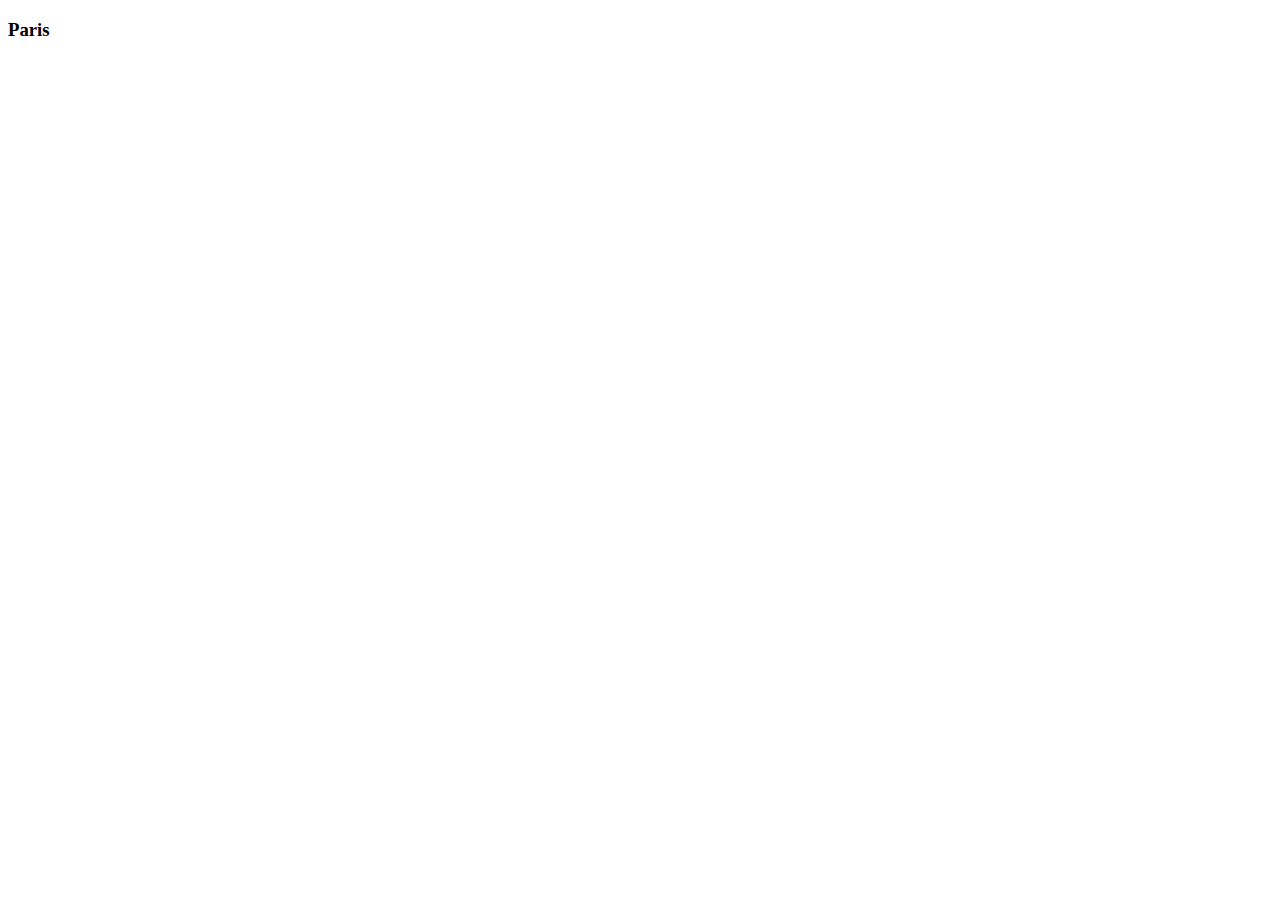
==== Expanding Card/index.html @ a8a6017e "1er defi jour 1" ====
<!DOCTYPE html>
<html lang="fr">
    <head>
        <meta charset="UTF-8">
        <meta http-equiv="X-UA-Compatible" content="IE=edge">
        <meta name="viewport" content="width=device-width, initial-scale=1.0">
        <title>Expending Cards</title>
    </head>
    <body>
        <div class="container">
            <div class="panel acctive" style="background-image: url('https://images.unsplash.com/photo-1558979158-65a1eaa08691?ixlib=rb-1.2.1&ixid=eyJhcHBfaWQiOjEyMDd9&auto=format&fit=crop&w=1350&q=80')">
                <h3>Paris</h3>

            </div>
        </div>
    </body>
</html>

<!-- 
<!DOCTYPE html>
<html lang="fr">
  <head>
    <meta charset="UTF-8" />
    <meta name="viewport" content="width=device-width, initial-scale=1.0" />
    <link rel="stylesheet" href="style.css" />
    <title>Expanding Cards</title>
  </head>
  <body>
    <div class="container">
      <div class="panel active" style="background-image: url('https://images.unsplash.com/photo-1558979158-65a1eaa08691?ixlib=rb-1.2.1&ixid=eyJhcHBfaWQiOjEyMDd9&auto=format&fit=crop&w=1350&q=80')">
        <h3>Explore The World</h3>
      </div>
      <div class="panel" style="background-image: url('https://images.unsplash.com/photo-1572276596237-5db2c3e16c5d?ixlib=rb-1.2.1&ixid=eyJhcHBfaWQiOjEyMDd9&auto=format&fit=crop&w=1350&q=80')">
        <h3>Wild Forest</h3>
      </div>
      <div class="panel" style="background-image: url('https://images.unsplash.com/photo-1507525428034-b723cf961d3e?ixlib=rb-1.2.1&ixid=eyJhcHBfaWQiOjEyMDd9&auto=format&fit=crop&w=1353&q=80')">
        <h3>Sunny Beach</h3>
      </div>
      <div class="panel" style="background-image: url('https://images.unsplash.com/photo-1551009175-8a68da93d5f9?ixlib=rb-1.2.1&ixid=eyJhcHBfaWQiOjEyMDd9&auto=format&fit=crop&w=1351&q=80')">
        <h3>City on Winter</h3>
      </div>
      <div class="panel" style="background-image: url('https://images.unsplash.com/photo-1549880338-65ddcdfd017b?ixlib=rb-1.2.1&ixid=eyJhcHBfaWQiOjEyMDd9&auto=format&fit=crop&w=1350&q=80')">
        <h3>Mountains - Clouds</h3>
      </div>

    </div>

    <script src="script.js"></script>
  </body>
</html>
---- Expanding Card/style.css ----
/**@import url('https://fonts.googleapis.com/css?family=Muli&display=swap');

* {
  box-sizing: border-box;
}

body {
  font-family: 'Muli', sans-serif;
  display: flex;
  align-items: center;
  justify-content: center;
  height: 100vh;
  overflow: hidden;
  margin: 0;
}

.container {
  display: flex;
  width: 90vw;
}

.panel {
  background-size: cover;
  background-position: center;
  background-repeat: no-repeat;
  height: 80vh;
  border-radius: 50px;
  color: #fff;
  cursor: pointer;
  flex: 0.5;
  margin: 10px;
  position: relative;
  -webkit-transition: all 700ms ease-in;
}

.panel h3 {
  font-size: 24px;
  position: absolute;
  bottom: 20px;
  left: 20px;
  margin: 0;
  opacity: 0;
}

.panel.active {
  flex: 5;
}

.panel.active h3 {
  opacity: 1;
  transition: opacity 0.3s ease-in 0.4s;
}

@media (max-width: 480px) {
  .container {
    width: 100vw;
  }

  .panel:nth-of-type(4),
  .panel:nth-of-type(5) {
    display: none;
  }
}
**/
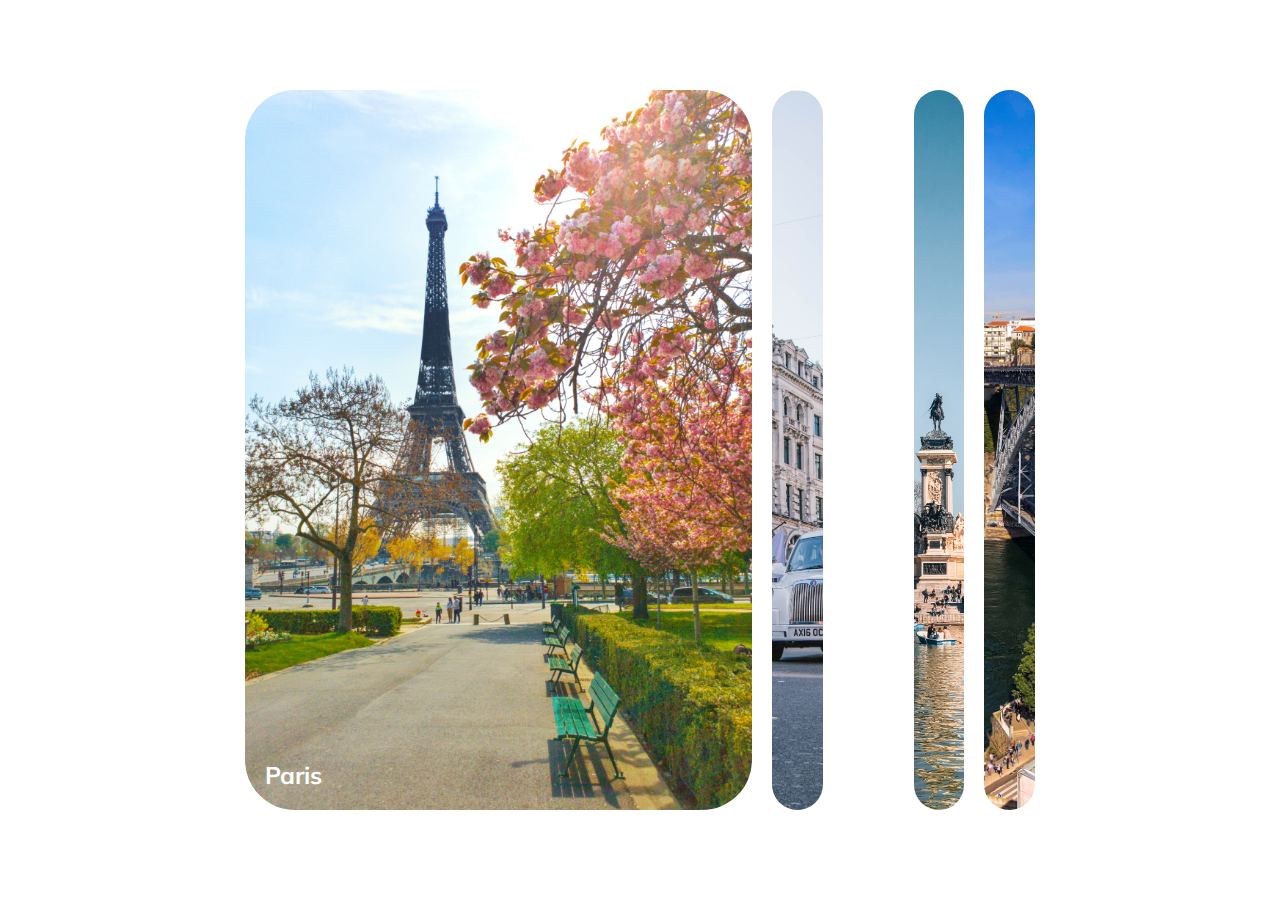
==== commit 6169cddf: "modification sur le 1er defi" ====
--- a/Expanding Card/index.html
+++ b/Expanding Card/index.html
@@ -1,22 +1,3 @@
-<!DOCTYPE html>
-<html lang="fr">
-    <head>
-        <meta charset="UTF-8">
-        <meta http-equiv="X-UA-Compatible" content="IE=edge">
-        <meta name="viewport" content="width=device-width, initial-scale=1.0">
-        <title>Expending Cards</title>
-    </head>
-    <body>
-        <div class="container">
-            <div class="panel acctive" style="background-image: url('https://images.unsplash.com/photo-1558979158-65a1eaa08691?ixlib=rb-1.2.1&ixid=eyJhcHBfaWQiOjEyMDd9&auto=format&fit=crop&w=1350&q=80')">
-                <h3>Paris</h3>
-
-            </div>
-        </div>
-    </body>
-</html>
-
-<!-- 
 <!DOCTYPE html>
 <html lang="fr">
   <head>
@@ -27,24 +8,22 @@
   </head>
   <body>
     <div class="container">
-      <div class="panel active" style="background-image: url('https://images.unsplash.com/photo-1558979158-65a1eaa08691?ixlib=rb-1.2.1&ixid=eyJhcHBfaWQiOjEyMDd9&auto=format&fit=crop&w=1350&q=80')">
-        <h3>Explore The World</h3>
+      <div class="panel active" style="background-image: url('images/paris.jpg')">
+        <h3>Paris</h3>
       </div>
-      <div class="panel" style="background-image: url('https://images.unsplash.com/photo-1572276596237-5db2c3e16c5d?ixlib=rb-1.2.1&ixid=eyJhcHBfaWQiOjEyMDd9&auto=format&fit=crop&w=1350&q=80')">
-        <h3>Wild Forest</h3>
+      <div class="panel" style="background-image: url('images/londres.jpg')">
+        <h3>Londres</h3>
       </div>
-      <div class="panel" style="background-image: url('https://images.unsplash.com/photo-1507525428034-b723cf961d3e?ixlib=rb-1.2.1&ixid=eyJhcHBfaWQiOjEyMDd9&auto=format&fit=crop&w=1353&q=80')">
-        <h3>Sunny Beach</h3>
+      <div class="panel" style="background-image: url('images/berlin.jpg')">
+        <h3>Berlin</h3>
       </div>
-      <div class="panel" style="background-image: url('https://images.unsplash.com/photo-1551009175-8a68da93d5f9?ixlib=rb-1.2.1&ixid=eyJhcHBfaWQiOjEyMDd9&auto=format&fit=crop&w=1351&q=80')">
-        <h3>City on Winter</h3>
+      <div class="panel" style="background-image: url('images/madrid.jpg')">
+        <h3>Madrid</h3>
       </div>
-      <div class="panel" style="background-image: url('https://images.unsplash.com/photo-1549880338-65ddcdfd017b?ixlib=rb-1.2.1&ixid=eyJhcHBfaWQiOjEyMDd9&auto=format&fit=crop&w=1350&q=80')">
-        <h3>Mountains - Clouds</h3>
+      <div class="panel" style="background-image: url('images/porto.jpg')">
+        <h3>Porto</h3>
       </div>
-
     </div>
-
     <script src="script.js"></script>
   </body>
 </html>--- a/Expanding Card/style.css
+++ b/Expanding Card/style.css
@@ -1,64 +1,62 @@
-/**@import url('https://fonts.googleapis.com/css?family=Muli&display=swap');
+@import url('https://fonts.googleapis.com/css?family=Muli&display=swap');
 
 * {
-  box-sizing: border-box;
+    box-sizing: border-box;
 }
 
 body {
-  font-family: 'Muli', sans-serif;
-  display: flex;
-  align-items: center;
-  justify-content: center;
-  height: 100vh;
-  overflow: hidden;
-  margin: 0;
+    font-family: 'Muli', sans-serif;
+    display: flex;
+    align-items: center;
+    justify-content: center;
+    height: 100vh;
+    overflow: hidden;
+    margin: 0;
 }
 
 .container {
-  display: flex;
-  width: 90vw;
+    display: flex;
+    width: 90vh;
 }
 
 .panel {
-  background-size: cover;
-  background-position: center;
-  background-repeat: no-repeat;
-  height: 80vh;
-  border-radius: 50px;
-  color: #fff;
-  cursor: pointer;
-  flex: 0.5;
-  margin: 10px;
-  position: relative;
-  -webkit-transition: all 700ms ease-in;
+    background-size: cover;
+    background-position: center;
+    background-repeat: no-repeat;
+    height: 80vh;
+    border-radius: 50px;
+    color:#fff;
+    cursor: pointer;
+    flex: 0.5;
+    margin: 10px;
+    position: relative;
+    -webkit-transition: all 700ms ease-in;
 }
 
 .panel h3 {
-  font-size: 24px;
-  position: absolute;
-  bottom: 20px;
-  left: 20px;
-  margin: 0;
-  opacity: 0;
+    font-size: 24px;
+    position: absolute;
+    bottom: 20px;
+    left: 20px;
+    margin: 0;
+    opacity: 0;
 }
 
 .panel.active {
-  flex: 5;
+    flex: 5;
 }
 
 .panel.active h3 {
-  opacity: 1;
-  transition: opacity 0.3s ease-in 0.4s;
+    opacity: 1;
 }
 
 @media (max-width: 480px) {
-  .container {
-    width: 100vw;
-  }
+    .container {
+        width: 100vw;
+    }
 
-  .panel:nth-of-type(4),
-  .panel:nth-of-type(5) {
-    display: none;
-  }
-}
-**/+    .panel:nth-of-type(4),
+    .panel:nth-of-type(5) {
+        display: none;
+    }
+}